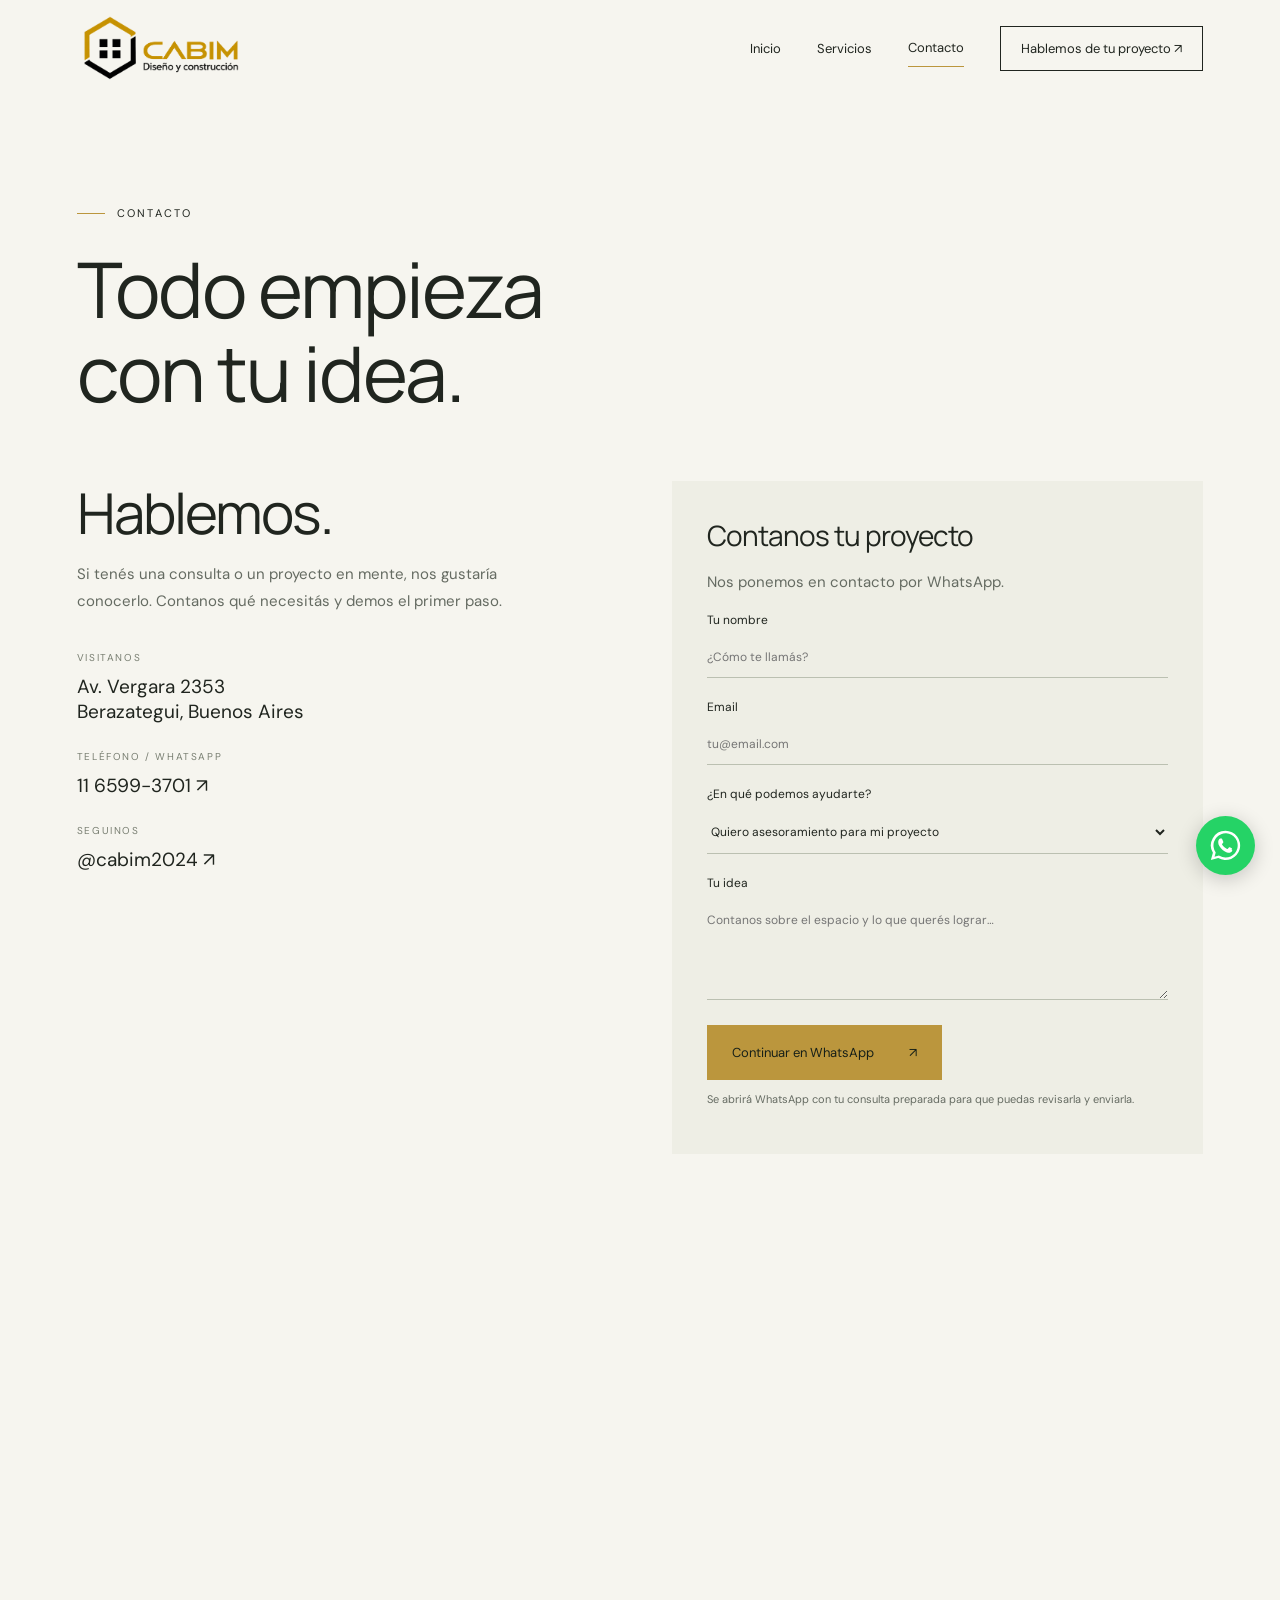
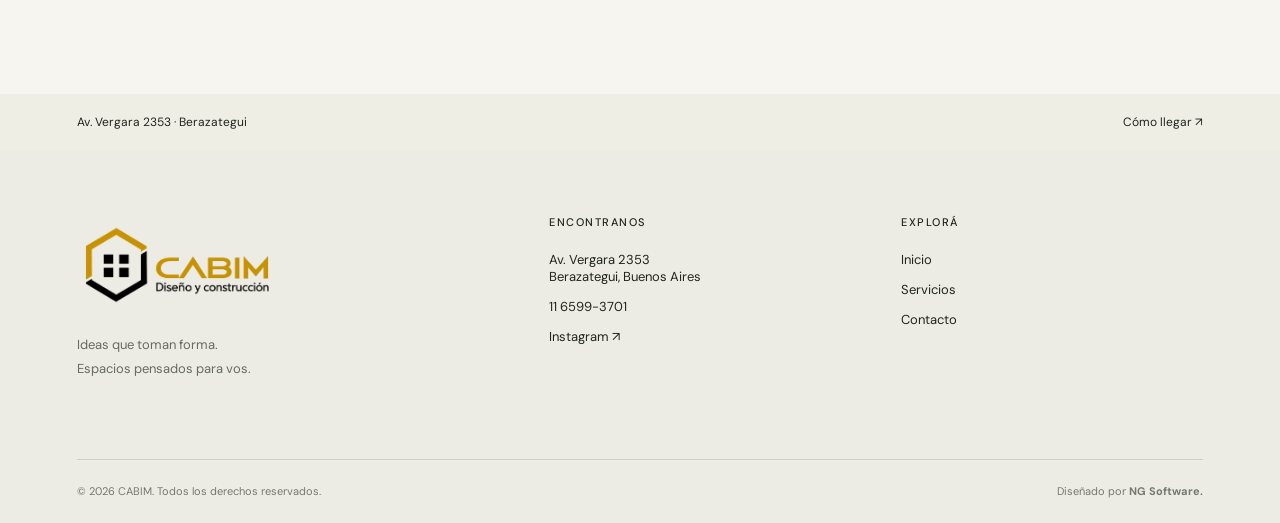
==== contacto.html @ 2b32a38e "Add files via upload" ====
<!doctype html><html lang="es-AR"><head><meta charset="utf-8"><meta name="viewport" content="width=device-width,initial-scale=1"><title>Contacto · CABIM</title><meta name="description" content="Contactá a CABIM. Av. Vergara 2353, Berazategui. WhatsApp 11 6599-3701. Contanos tu idea de diseño y construcción."><link rel="stylesheet" href="style.css"><script defer src="app.js"></script></head><body><div id="header"></div><main><section class="wrap page-head"><div class="eyebrow">Contacto</div><h1>Todo empieza<br>con tu idea.</h1></section><section class="wrap contact-grid"><div><h2>Hablemos.</h2><p>Si tenés una consulta o un proyecto en mente, nos gustaría conocerlo. Contanos qué necesitás y demos el primer paso.</p><div class="contact-data"><small>Visitanos</small><address>Av. Vergara 2353<br>Berazategui, Buenos Aires</address><small>Teléfono / WhatsApp</small><a href="https://wa.me/5491165993701" target="_blank" rel="noopener">11 6599-3701 ↗</a><small>Seguinos</small><a href="https://www.instagram.com/cabim2024/" target="_blank" rel="noopener">@cabim2024 ↗</a></div></div><form><h3>Contanos tu proyecto</h3><p>Nos ponemos en contacto por WhatsApp.</p><label>Tu nombre<input name="nombre" autocomplete="name" placeholder="¿Cómo te llamás?" required maxlength="100"></label><label>Email<input name="email" type="email" autocomplete="email" placeholder="tu@email.com" required></label><label>¿En qué podemos ayudarte?<select name="servicio"><option>Quiero asesoramiento para mi proyecto</option><option>Diseño esquemático</option><option>Inicio del proyecto</option><option>Desarrollo del diseño</option></select></label><label>Tu idea<textarea name="mensaje" placeholder="Contanos sobre el espacio y lo que querés lograr…" required maxlength="3000"></textarea></label><button class="button" type="submit">Continuar en WhatsApp <span>↗</span></button><p class="form-note">Se abrirá WhatsApp con tu consulta preparada para que puedas revisarla y enviarla.</p></form></section><iframe class="map" title="Ubicación de CABIM: Av. Vergara 2353, Berazategui" src="https://maps.google.com/maps?q=Av.%20Vergara%202353%2C%20Berazategui%2C%20Buenos%20Aires&z=16&output=embed" loading="lazy" referrerpolicy="no-referrer-when-downgrade" allowfullscreen></iframe><div class="map-caption"><span>Av. Vergara 2353 · Berazategui</span><a href="https://www.google.com/maps/search/?api=1&query=Av.+Vergara+2353+Berazategui" target="_blank" rel="noopener">Cómo llegar ↗</a></div></main><div id="footer"></div></body></html>
---- style.css ----
@import url('https://fonts.googleapis.com/css2?family=DM+Sans:wght@400;500;600;700&family=Manrope:wght@300;400;500;600;700&display=swap');
:root{--ink:#20251f;--paper:#f6f5ef;--gold:#bb963d;--line:#d9dbd0}*{box-sizing:border-box}html{scroll-behavior:smooth}body{margin:0;background:var(--paper);color:var(--ink);font-family:'DM Sans',sans-serif}a{color:inherit;text-decoration:none}button,input,textarea,select{font:inherit}header{height:96px;display:flex;align-items:center;justify-content:space-between;padding:0 6%;background:var(--paper);position:relative;z-index:10}.brand img{width:168px;display:block}nav{display:flex;align-items:center;gap:36px;font-size:13px}nav a{padding:10px 0}nav a.active{border-bottom:1px solid var(--gold)}.nav-cta{border:1px solid var(--ink);padding:13px 20px!important}.menu{display:none}.hero{height:calc(100svh - 96px);min-height:570px;max-height:1000px;position:relative;background:#303b34 url('assets/hero.png') center/cover;display:grid;place-items:center}.hero:before{content:'';position:absolute;inset:0;background:linear-gradient(180deg,#10181235,#10181265)}.hero-logo{position:relative;width:min(560px,74%);filter:drop-shadow(0 5px 25px #0008)}.hero-bottom{position:absolute;bottom:36px;left:6%;right:6%;display:flex;justify-content:space-between;color:#fff;font-size:11px;letter-spacing:2px;text-transform:uppercase}.hero-bottom a{border-bottom:1px solid #ffffff80;padding-bottom:8px}.wrap{max-width:1380px;margin:auto;padding:110px 6%}.eyebrow{font-size:11px;letter-spacing:2.2px;text-transform:uppercase;display:flex;align-items:center;gap:12px;margin:0 0 27px}.eyebrow:before{content:'';width:28px;height:1px;background:var(--gold)}h1,h2,h3{font-family:Manrope,sans-serif;font-weight:400;margin:0;letter-spacing:-2px}h1{font-size:clamp(45px,6vw,85px);line-height:1.1}h2{font-size:clamp(37px,4.4vw,61px);line-height:1.15}h3{font-size:28px;letter-spacing:-1px}p{font-size:15px;line-height:1.85;color:#656b62}.intro{display:grid;grid-template-columns:1.2fr 1fr;gap:12%}.intro p{margin-top:55px}.text-link{display:inline-flex;gap:45px;align-items:center;font-size:13px;border-bottom:1px solid var(--ink);padding:14px 0}.section-top{display:flex;align-items:end;justify-content:space-between;gap:30px;margin-bottom:48px}.services-preview{padding-top:0}.cards{display:grid;grid-template-columns:repeat(3,1fr);gap:24px}.card img{width:100%;height:320px;object-fit:cover}.card:nth-child(2) img{object-position:25% center}.card:nth-child(3) img{object-position:80% center}.card .number{font-size:11px;color:#8c916f;display:block;margin:25px 0 14px}.card h3{font-size:24px}.card p{font-size:14px}.parallax{min-height:570px;background:linear-gradient(#14221c45,#14221c65),url('assets/interior.png') center/cover fixed;display:flex;align-items:center;justify-content:center;text-align:center;padding:70px 7%;color:#fff}.parallax h2{max-width:800px;font-size:clamp(40px,5.3vw,76px)}.parallax .eyebrow{justify-content:center}.process{display:grid;grid-template-columns:1fr 1.2fr;gap:12%}.steps article{border-top:1px solid var(--line);padding:27px 0;display:grid;grid-template-columns:45px 1fr}.steps span{font-size:12px;color:var(--gold);padding-top:6px}.steps h3{font-size:23px}.steps p{margin-bottom:0;font-size:14px}.cta{background:#26372d;color:#f7f6ed}.cta .wrap{display:flex;align-items:center;justify-content:space-between;gap:35px}.button{display:inline-flex;align-items:center;justify-content:center;gap:35px;background:var(--gold);color:#172018;padding:19px 25px;border:0;cursor:pointer;font-size:13px;white-space:nowrap}.button:hover{background:#d3b164}.footer{padding:65px 6% 25px;background:#edece4}.footer-top{display:grid;grid-template-columns:1.4fr 1fr 1fr;gap:50px;margin-bottom:65px}.footer img{width:200px}.footer p,.footer a{font-size:13px}.footer h4{font-weight:500;font-size:11px;letter-spacing:1.5px;text-transform:uppercase;margin:0 0 22px}.footer-links{display:flex;flex-direction:column;gap:13px}.footer-bottom{border-top:1px solid #cdd0c4;padding-top:24px;display:flex;justify-content:space-between;font-size:11px;color:#74796e}.whatsapp{position:fixed;right:25px;bottom:25px;z-index:50;background:#25d366;color:#fff;width:59px;height:59px;border-radius:50%;display:grid;place-items:center;box-shadow:0 4px 20px #0003}.whatsapp svg{width:31px;height:31px}.page-head{padding-bottom:65px}.page-head p{max-width:540px;margin-top:30px}.service-list{padding-top:0}.service-row{display:grid;grid-template-columns:1fr 1fr;gap:8%;align-items:center;padding:60px 0;border-top:1px solid var(--line)}.service-row:nth-child(even) .service-image{order:2}.service-image{width:100%;height:440px;object-fit:cover}.service-copy h2{font-size:43px}.service-copy ul{padding:0;list-style:none;margin:25px 0}.service-copy li{font-size:14px;padding:13px 0;border-bottom:1px solid var(--line)}.note{font-size:11px;color:#828779;margin-top:25px}.contact-grid{display:grid;grid-template-columns:1fr 1.1fr;gap:10%;padding-top:0}.contact-data{margin:35px 0}.contact-data small{display:block;font-size:10px;text-transform:uppercase;letter-spacing:1.6px;color:#797f72;margin-top:26px}.contact-data a,.contact-data address{font-style:normal;display:block;font-size:19px;margin-top:10px}form{padding:35px;background:#eeeee5}label{display:block;font-size:12px;margin-bottom:21px}input,textarea,select{width:100%;margin-top:9px;background:transparent;border:0;border-bottom:1px solid #bbc0b1;border-radius:0;padding:12px 0;color:var(--ink)}textarea{min-height:100px;resize:vertical}input:focus,textarea:focus,select:focus{outline:2px solid var(--gold);outline-offset:4px}.map{height:430px;width:100%;display:block;border:0;filter:saturate(.6)}.map-caption{padding:20px 6%;display:flex;justify-content:space-between;font-size:12px;background:#eeeee5}.form-note{font-size:11px;line-height:1.6}.mobile-only{display:none}a:focus-visible,button:focus-visible{outline:2px solid var(--gold);outline-offset:5px}@media(max-width:760px){header{height:80px}.brand img{width:140px}.menu{display:block;background:none;border:1px solid #bfc5b8;padding:8px 12px}nav{display:none;position:absolute;top:80px;left:0;right:0;background:var(--paper);padding:25px 6%;flex-direction:column;align-items:stretch;gap:15px}nav.open{display:flex}.hero{height:calc(90svh - 80px);min-height:480px}.hero-logo{width:86%}.hero-bottom{font-size:9px;letter-spacing:1px}.wrap{padding:75px 6%}.intro,.process,.contact-grid{grid-template-columns:1fr;gap:35px}.intro p{margin-top:0}.section-top{display:block}.section-top>a{margin-top:20px}.cards{grid-template-columns:1fr;gap:40px}.card img{height:350px}.services-preview{padding-top:0}.parallax{min-height:450px;background-attachment:scroll}.cta .wrap{display:block}.cta .button{margin-top:30px}.footer-top{grid-template-columns:1fr 1fr;gap:35px}.footer-top>div:first-child{grid-column:1/-1}.footer-bottom{gap:20px;line-height:1.6;padding-right:45px}.service-row{grid-template-columns:1fr;gap:35px;padding:40px 0}.service-row:nth-child(even) .service-image{order:0}.service-image{height:330px}.service-list{padding-top:0}.contact-grid{padding-top:0}.contact-grid form{padding:25px}.map{height:350px}.map-caption{gap:20px}.whatsapp{right:18px;bottom:18px;width:54px;height:54px}}@media(prefers-reduced-motion:reduce){html{scroll-behavior:auto}.parallax{background-attachment:scroll}}
.hero-logo{filter:brightness(0) invert(1) drop-shadow(0 4px 20px #0005);width:min(680px,80%)}
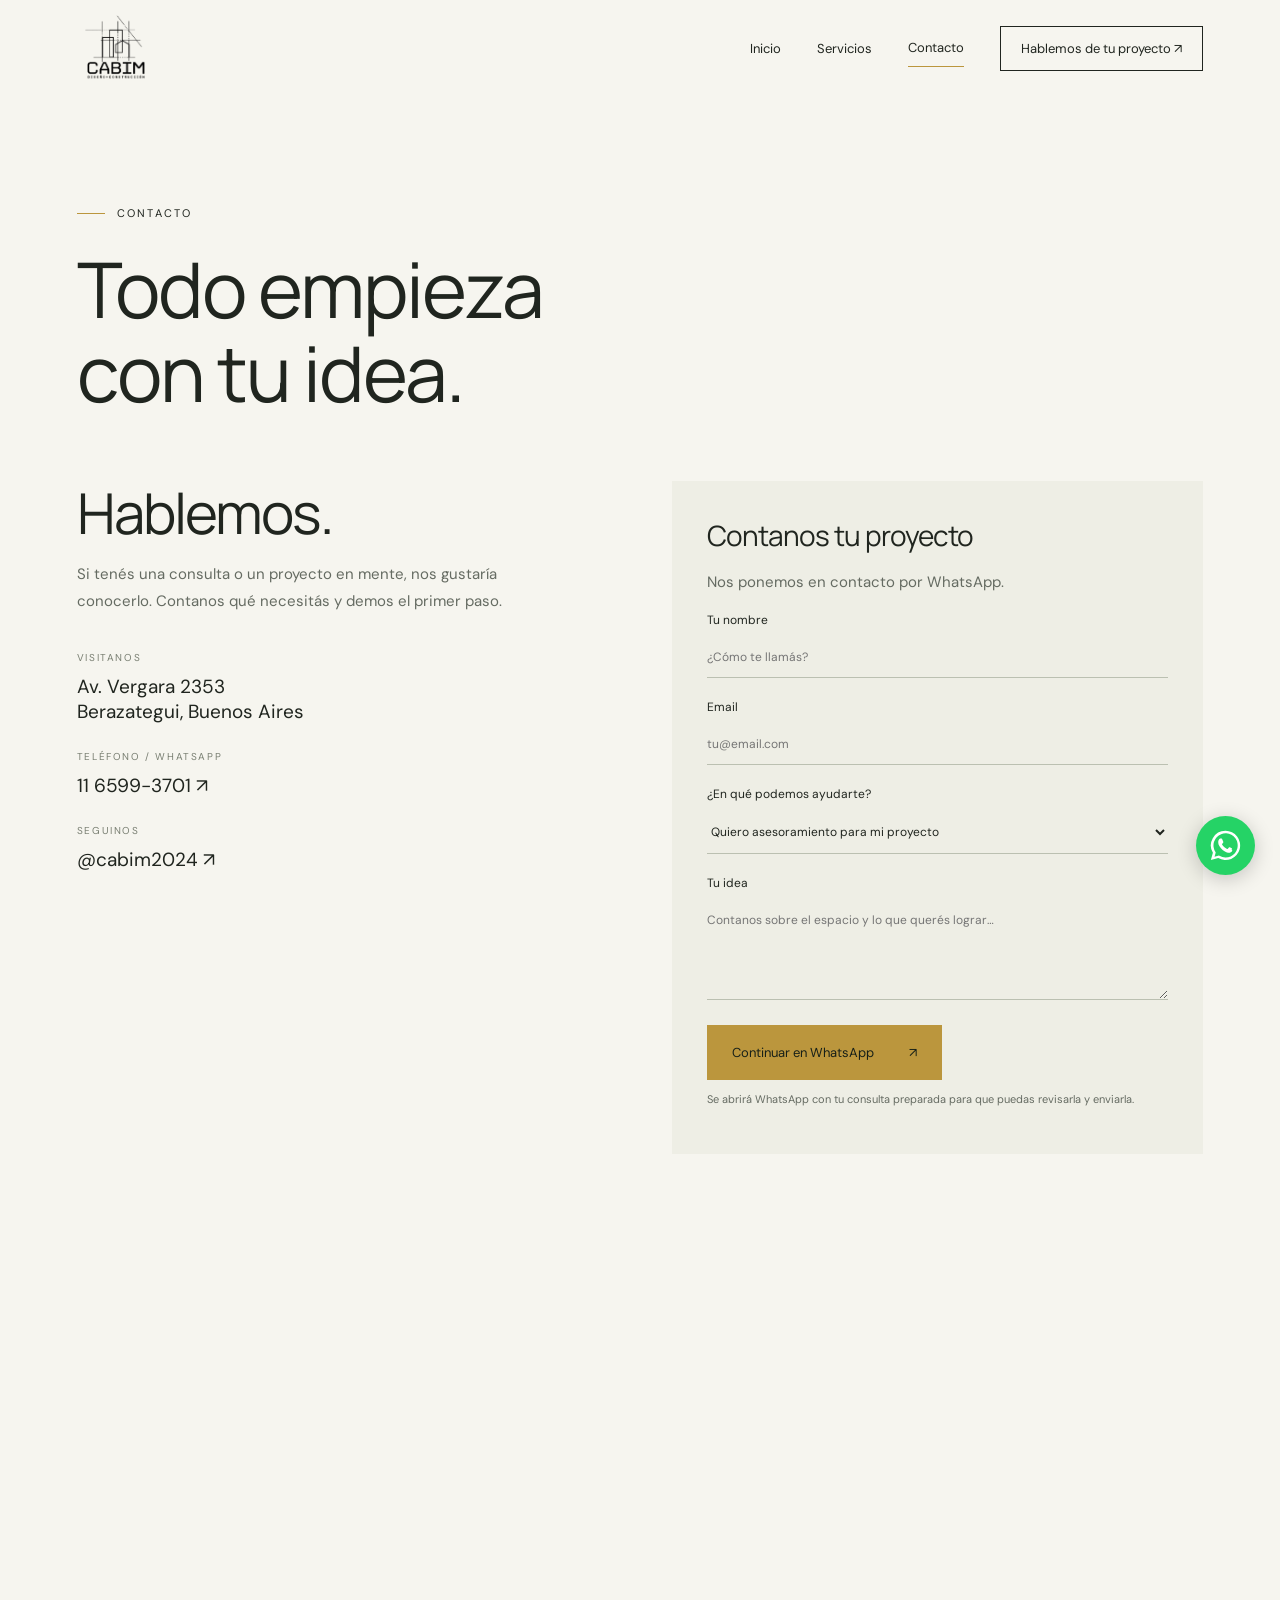
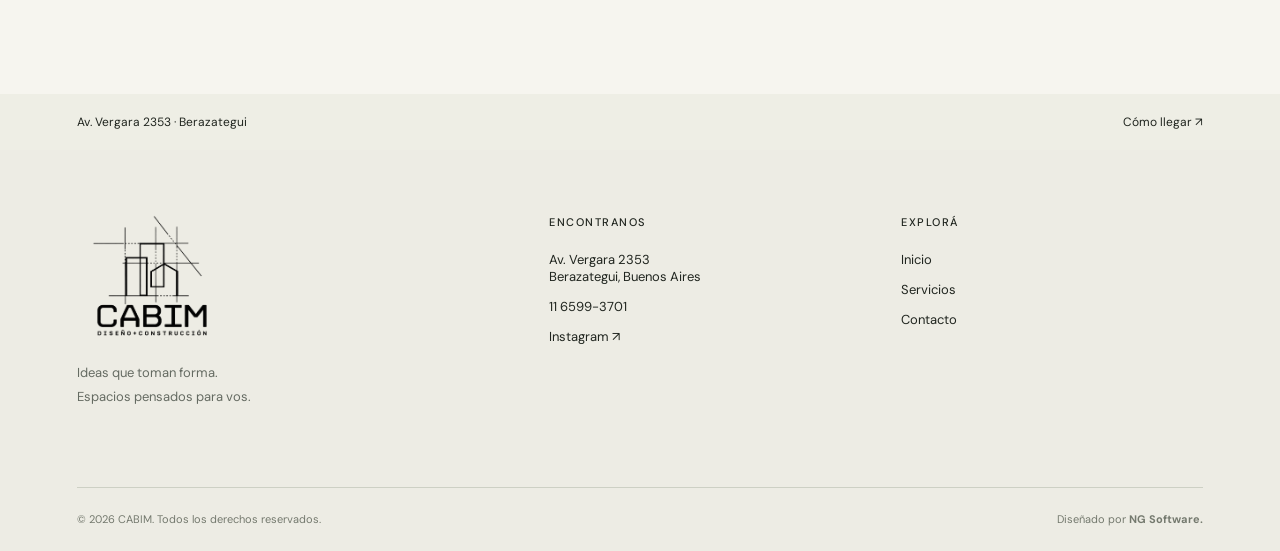
==== commit 06d800a0: "Add files via upload" ====
--- a/contacto.html
+++ b/contacto.html
@@ -1 +1,2 @@
-<!doctype html><html lang="es-AR"><head><meta charset="utf-8"><meta name="viewport" content="width=device-width,initial-scale=1"><title>Contacto · CABIM</title><meta name="description" content="Contactá a CABIM. Av. Vergara 2353, Berazategui. WhatsApp 11 6599-3701. Contanos tu idea de diseño y construcción."><link rel="stylesheet" href="style.css"><script defer src="app.js"></script></head><body><div id="header"></div><main><section class="wrap page-head"><div class="eyebrow">Contacto</div><h1>Todo empieza<br>con tu idea.</h1></section><section class="wrap contact-grid"><div><h2>Hablemos.</h2><p>Si tenés una consulta o un proyecto en mente, nos gustaría conocerlo. Contanos qué necesitás y demos el primer paso.</p><div class="contact-data"><small>Visitanos</small><address>Av. Vergara 2353<br>Berazategui, Buenos Aires</address><small>Teléfono / WhatsApp</small><a href="https://wa.me/5491165993701" target="_blank" rel="noopener">11 6599-3701 ↗</a><small>Seguinos</small><a href="https://www.instagram.com/cabim2024/" target="_blank" rel="noopener">@cabim2024 ↗</a></div></div><form><h3>Contanos tu proyecto</h3><p>Nos ponemos en contacto por WhatsApp.</p><label>Tu nombre<input name="nombre" autocomplete="name" placeholder="¿Cómo te llamás?" required maxlength="100"></label><label>Email<input name="email" type="email" autocomplete="email" placeholder="tu@email.com" required></label><label>¿En qué podemos ayudarte?<select name="servicio"><option>Quiero asesoramiento para mi proyecto</option><option>Diseño esquemático</option><option>Inicio del proyecto</option><option>Desarrollo del diseño</option></select></label><label>Tu idea<textarea name="mensaje" placeholder="Contanos sobre el espacio y lo que querés lograr…" required maxlength="3000"></textarea></label><button class="button" type="submit">Continuar en WhatsApp <span>↗</span></button><p class="form-note">Se abrirá WhatsApp con tu consulta preparada para que puedas revisarla y enviarla.</p></form></section><iframe class="map" title="Ubicación de CABIM: Av. Vergara 2353, Berazategui" src="https://maps.google.com/maps?q=Av.%20Vergara%202353%2C%20Berazategui%2C%20Buenos%20Aires&z=16&output=embed" loading="lazy" referrerpolicy="no-referrer-when-downgrade" allowfullscreen></iframe><div class="map-caption"><span>Av. Vergara 2353 · Berazategui</span><a href="https://www.google.com/maps/search/?api=1&query=Av.+Vergara+2353+Berazategui" target="_blank" rel="noopener">Cómo llegar ↗</a></div></main><div id="footer"></div></body></html>
+<!doctype html><html lang="es-AR"><head><meta charset="utf-8"><meta name="viewport" content="width=device-width,initial-scale=1"><title>Contacto · CABIM</title><link rel="icon" type="image/png" href="assets/logo.png?v=17383c8bc7"><meta name="description" content="Contactá a CABIM. Av. Vergara 2353, Berazategui. WhatsApp 11 6599-3701. Contanos tu idea de diseño y construcción."><link rel="stylesheet" href="style.css?v=3"><script defer src="app.js?v=3"></script></head><body><div id="header"></div><main><section class="wrap page-head"><div class="eyebrow">Contacto</div><h1>Todo empieza<br>con tu idea.</h1></section><section class="wrap contact-grid"><div><h2>Hablemos.</h2><p>Si tenés una consulta o un proyecto en mente, nos gustaría conocerlo. Contanos qué necesitás y demos el primer paso.</p><div class="contact-data"><small>Visitanos</small><address>Av. Vergara 2353<br>Berazategui, Buenos Aires</address><small>Teléfono / WhatsApp</small><a href="https://wa.me/5491165993701" target="_blank" rel="noopener">11 6599-3701 ↗</a><small>Seguinos</small><a href="https://www.instagram.com/cabim2024/" target="_blank" rel="noopener">@cabim2024 ↗</a></div></div><form id="contact-form"><h3>Contanos tu proyecto</h3><p>Nos ponemos en contacto por WhatsApp.</p><label>Tu nombre<input name="nombre" autocomplete="name" placeholder="¿Cómo te llamás?" required maxlength="100"></label><label>Email<input name="email" type="email" autocomplete="email" placeholder="tu@email.com" required></label><label>¿En qué podemos ayudarte?<select name="servicio"><option>Quiero asesoramiento para mi proyecto</option><option>Diseño esquemático</option><option>Inicio del proyecto</option><option>Desarrollo del diseño</option></select></label><label>Tu idea<textarea name="mensaje" placeholder="Contanos sobre el espacio y lo que querés lograr…" required maxlength="3000"></textarea></label><button class="button" type="submit">Continuar en WhatsApp <span>↗</span></button><p class="form-note">Se abrirá WhatsApp con tu consulta preparada para que puedas revisarla y enviarla.</p></form></section><iframe class="map" title="Ubicación de CABIM: Av. Vergara 2353, Berazategui" src="https://maps.google.com/maps?q=Av.%20Vergara%202353%2C%20Berazategui%2C%20Buenos%20Aires&z=16&output=embed" loading="lazy" referrerpolicy="no-referrer-when-downgrade" allowfullscreen></iframe><div class="map-caption"><span>Av. Vergara 2353 · Berazategui</span><a href="https://www.google.com/maps/search/?api=1&query=Av.+Vergara+2353+Berazategui" target="_blank" rel="noopener">Cómo llegar ↗</a></div></main><div id="footer"></div></body></html>+
--- a/style.css
+++ b/style.css
@@ -1,3 +1,25 @@
-@import url('https://fonts.googleapis.com/css2?family=DM+Sans:wght@400;500;600;700&family=Manrope:wght@300;400;500;600;700&display=swap');
-:root{--ink:#20251f;--paper:#f6f5ef;--gold:#bb963d;--line:#d9dbd0}*{box-sizing:border-box}html{scroll-behavior:smooth}body{margin:0;background:var(--paper);color:var(--ink);font-family:'DM Sans',sans-serif}a{color:inherit;text-decoration:none}button,input,textarea,select{font:inherit}header{height:96px;display:flex;align-items:center;justify-content:space-between;padding:0 6%;background:var(--paper);position:relative;z-index:10}.brand img{width:168px;display:block}nav{display:flex;align-items:center;gap:36px;font-size:13px}nav a{padding:10px 0}nav a.active{border-bottom:1px solid var(--gold)}.nav-cta{border:1px solid var(--ink);padding:13px 20px!important}.menu{display:none}.hero{height:calc(100svh - 96px);min-height:570px;max-height:1000px;position:relative;background:#303b34 url('assets/hero.png') center/cover;display:grid;place-items:center}.hero:before{content:'';position:absolute;inset:0;background:linear-gradient(180deg,#10181235,#10181265)}.hero-logo{position:relative;width:min(560px,74%);filter:drop-shadow(0 5px 25px #0008)}.hero-bottom{position:absolute;bottom:36px;left:6%;right:6%;display:flex;justify-content:space-between;color:#fff;font-size:11px;letter-spacing:2px;text-transform:uppercase}.hero-bottom a{border-bottom:1px solid #ffffff80;padding-bottom:8px}.wrap{max-width:1380px;margin:auto;padding:110px 6%}.eyebrow{font-size:11px;letter-spacing:2.2px;text-transform:uppercase;display:flex;align-items:center;gap:12px;margin:0 0 27px}.eyebrow:before{content:'';width:28px;height:1px;background:var(--gold)}h1,h2,h3{font-family:Manrope,sans-serif;font-weight:400;margin:0;letter-spacing:-2px}h1{font-size:clamp(45px,6vw,85px);line-height:1.1}h2{font-size:clamp(37px,4.4vw,61px);line-height:1.15}h3{font-size:28px;letter-spacing:-1px}p{font-size:15px;line-height:1.85;color:#656b62}.intro{display:grid;grid-template-columns:1.2fr 1fr;gap:12%}.intro p{margin-top:55px}.text-link{display:inline-flex;gap:45px;align-items:center;font-size:13px;border-bottom:1px solid var(--ink);padding:14px 0}.section-top{display:flex;align-items:end;justify-content:space-between;gap:30px;margin-bottom:48px}.services-preview{padding-top:0}.cards{display:grid;grid-template-columns:repeat(3,1fr);gap:24px}.card img{width:100%;height:320px;object-fit:cover}.card:nth-child(2) img{object-position:25% center}.card:nth-child(3) img{object-position:80% center}.card .number{font-size:11px;color:#8c916f;display:block;margin:25px 0 14px}.card h3{font-size:24px}.card p{font-size:14px}.parallax{min-height:570px;background:linear-gradient(#14221c45,#14221c65),url('assets/interior.png') center/cover fixed;display:flex;align-items:center;justify-content:center;text-align:center;padding:70px 7%;color:#fff}.parallax h2{max-width:800px;font-size:clamp(40px,5.3vw,76px)}.parallax .eyebrow{justify-content:center}.process{display:grid;grid-template-columns:1fr 1.2fr;gap:12%}.steps article{border-top:1px solid var(--line);padding:27px 0;display:grid;grid-template-columns:45px 1fr}.steps span{font-size:12px;color:var(--gold);padding-top:6px}.steps h3{font-size:23px}.steps p{margin-bottom:0;font-size:14px}.cta{background:#26372d;color:#f7f6ed}.cta .wrap{display:flex;align-items:center;justify-content:space-between;gap:35px}.button{display:inline-flex;align-items:center;justify-content:center;gap:35px;background:var(--gold);color:#172018;padding:19px 25px;border:0;cursor:pointer;font-size:13px;white-space:nowrap}.button:hover{background:#d3b164}.footer{padding:65px 6% 25px;background:#edece4}.footer-top{display:grid;grid-template-columns:1.4fr 1fr 1fr;gap:50px;margin-bottom:65px}.footer img{width:200px}.footer p,.footer a{font-size:13px}.footer h4{font-weight:500;font-size:11px;letter-spacing:1.5px;text-transform:uppercase;margin:0 0 22px}.footer-links{display:flex;flex-direction:column;gap:13px}.footer-bottom{border-top:1px solid #cdd0c4;padding-top:24px;display:flex;justify-content:space-between;font-size:11px;color:#74796e}.whatsapp{position:fixed;right:25px;bottom:25px;z-index:50;background:#25d366;color:#fff;width:59px;height:59px;border-radius:50%;display:grid;place-items:center;box-shadow:0 4px 20px #0003}.whatsapp svg{width:31px;height:31px}.page-head{padding-bottom:65px}.page-head p{max-width:540px;margin-top:30px}.service-list{padding-top:0}.service-row{display:grid;grid-template-columns:1fr 1fr;gap:8%;align-items:center;padding:60px 0;border-top:1px solid var(--line)}.service-row:nth-child(even) .service-image{order:2}.service-image{width:100%;height:440px;object-fit:cover}.service-copy h2{font-size:43px}.service-copy ul{padding:0;list-style:none;margin:25px 0}.service-copy li{font-size:14px;padding:13px 0;border-bottom:1px solid var(--line)}.note{font-size:11px;color:#828779;margin-top:25px}.contact-grid{display:grid;grid-template-columns:1fr 1.1fr;gap:10%;padding-top:0}.contact-data{margin:35px 0}.contact-data small{display:block;font-size:10px;text-transform:uppercase;letter-spacing:1.6px;color:#797f72;margin-top:26px}.contact-data a,.contact-data address{font-style:normal;display:block;font-size:19px;margin-top:10px}form{padding:35px;background:#eeeee5}label{display:block;font-size:12px;margin-bottom:21px}input,textarea,select{width:100%;margin-top:9px;background:transparent;border:0;border-bottom:1px solid #bbc0b1;border-radius:0;padding:12px 0;color:var(--ink)}textarea{min-height:100px;resize:vertical}input:focus,textarea:focus,select:focus{outline:2px solid var(--gold);outline-offset:4px}.map{height:430px;width:100%;display:block;border:0;filter:saturate(.6)}.map-caption{padding:20px 6%;display:flex;justify-content:space-between;font-size:12px;background:#eeeee5}.form-note{font-size:11px;line-height:1.6}.mobile-only{display:none}a:focus-visible,button:focus-visible{outline:2px solid var(--gold);outline-offset:5px}@media(max-width:760px){header{height:80px}.brand img{width:140px}.menu{display:block;background:none;border:1px solid #bfc5b8;padding:8px 12px}nav{display:none;position:absolute;top:80px;left:0;right:0;background:var(--paper);padding:25px 6%;flex-direction:column;align-items:stretch;gap:15px}nav.open{display:flex}.hero{height:calc(90svh - 80px);min-height:480px}.hero-logo{width:86%}.hero-bottom{font-size:9px;letter-spacing:1px}.wrap{padding:75px 6%}.intro,.process,.contact-grid{grid-template-columns:1fr;gap:35px}.intro p{margin-top:0}.section-top{display:block}.section-top>a{margin-top:20px}.cards{grid-template-columns:1fr;gap:40px}.card img{height:350px}.services-preview{padding-top:0}.parallax{min-height:450px;background-attachment:scroll}.cta .wrap{display:block}.cta .button{margin-top:30px}.footer-top{grid-template-columns:1fr 1fr;gap:35px}.footer-top>div:first-child{grid-column:1/-1}.footer-bottom{gap:20px;line-height:1.6;padding-right:45px}.service-row{grid-template-columns:1fr;gap:35px;padding:40px 0}.service-row:nth-child(even) .service-image{order:0}.service-image{height:330px}.service-list{padding-top:0}.contact-grid{padding-top:0}.contact-grid form{padding:25px}.map{height:350px}.map-caption{gap:20px}.whatsapp{right:18px;bottom:18px;width:54px;height:54px}}@media(prefers-reduced-motion:reduce){html{scroll-behavior:auto}.parallax{background-attachment:scroll}}
+@import url('https://fonts.googleapis.com/css2?family=DM+Sans:wght@400;500;600;700&family=Manrope:wght@300;400;500;600;700&display=swap');
+:root{--ink:#20251f;--paper:#f6f5ef;--gold:#bb963d;--line:#d9dbd0}*{box-sizing:border-box}html{scroll-behavior:smooth}body{margin:0;background:var(--paper);color:var(--ink);font-family:'DM Sans',sans-serif}a{color:inherit;text-decoration:none}button,input,textarea,select{font:inherit}header{height:96px;display:flex;align-items:center;justify-content:space-between;padding:0 6%;background:var(--paper);position:relative;z-index:10}.brand img{width:168px;display:block}nav{display:flex;align-items:center;gap:36px;font-size:13px}nav a{padding:10px 0}nav a.active{border-bottom:1px solid var(--gold)}.nav-cta{border:1px solid var(--ink);padding:13px 20px!important}.menu{display:none}.hero{height:calc(100svh - 96px);min-height:570px;max-height:1000px;position:relative;background:#303b34 url('assets/hero.png') center/cover;display:grid;place-items:center}.hero:before{content:'';position:absolute;inset:0;background:linear-gradient(180deg,#10181235,#10181265)}.hero-logo{position:relative;width:min(560px,74%);filter:drop-shadow(0 5px 25px #0008)}.hero-bottom{position:absolute;bottom:36px;left:6%;right:6%;display:flex;justify-content:space-between;color:#fff;font-size:11px;letter-spacing:2px;text-transform:uppercase}.hero-bottom a{border-bottom:1px solid #ffffff80;padding-bottom:8px}.wrap{max-width:1380px;margin:auto;padding:110px 6%}.eyebrow{font-size:11px;letter-spacing:2.2px;text-transform:uppercase;display:flex;align-items:center;gap:12px;margin:0 0 27px}.eyebrow:before{content:'';width:28px;height:1px;background:var(--gold)}h1,h2,h3{font-family:Manrope,sans-serif;font-weight:400;margin:0;letter-spacing:-2px}h1{font-size:clamp(45px,6vw,85px);line-height:1.1}h2{font-size:clamp(37px,4.4vw,61px);line-height:1.15}h3{font-size:28px;letter-spacing:-1px}p{font-size:15px;line-height:1.85;color:#656b62}.intro{display:grid;grid-template-columns:1.2fr 1fr;gap:12%}.intro p{margin-top:55px}.text-link{display:inline-flex;gap:45px;align-items:center;font-size:13px;border-bottom:1px solid var(--ink);padding:14px 0}.section-top{display:flex;align-items:end;justify-content:space-between;gap:30px;margin-bottom:48px}.services-preview{padding-top:0}.cards{display:grid;grid-template-columns:repeat(3,1fr);gap:24px}.card img{width:100%;height:320px;object-fit:cover}.card:nth-child(2) img{object-position:25% center}.card:nth-child(3) img{object-position:80% center}.card .number{font-size:11px;color:#8c916f;display:block;margin:25px 0 14px}.card h3{font-size:24px}.card p{font-size:14px}.parallax{min-height:570px;background:linear-gradient(#14221c45,#14221c65),url('assets/interior.png') center/cover fixed;display:flex;align-items:center;justify-content:center;text-align:center;padding:70px 7%;color:#fff}.parallax h2{max-width:800px;font-size:clamp(40px,5.3vw,76px)}.parallax .eyebrow{justify-content:center}.process{display:grid;grid-template-columns:1fr 1.2fr;gap:12%}.steps article{border-top:1px solid var(--line);padding:27px 0;display:grid;grid-template-columns:45px 1fr}.steps span{font-size:12px;color:var(--gold);padding-top:6px}.steps h3{font-size:23px}.steps p{margin-bottom:0;font-size:14px}.cta{background:#26372d;color:#f7f6ed}.cta .wrap{display:flex;align-items:center;justify-content:space-between;gap:35px}.button{display:inline-flex;align-items:center;justify-content:center;gap:35px;background:var(--gold);color:#172018;padding:19px 25px;border:0;cursor:pointer;font-size:13px;white-space:nowrap}.button:hover{background:#d3b164}.footer{padding:65px 6% 25px;background:#edece4}.footer-top{display:grid;grid-template-columns:1.4fr 1fr 1fr;gap:50px;margin-bottom:65px}.footer img{width:200px}.footer p,.footer a{font-size:13px}.footer h4{font-weight:500;font-size:11px;letter-spacing:1.5px;text-transform:uppercase;margin:0 0 22px}.footer-links{display:flex;flex-direction:column;gap:13px}.footer-bottom{border-top:1px solid #cdd0c4;padding-top:24px;display:flex;justify-content:space-between;font-size:11px;color:#74796e}.whatsapp{position:fixed;right:25px;bottom:25px;z-index:50;background:#25d366;color:#fff;width:59px;height:59px;border-radius:50%;display:grid;place-items:center;box-shadow:0 4px 20px #0003}.whatsapp svg{width:31px;height:31px}.page-head{padding-bottom:65px}.page-head p{max-width:540px;margin-top:30px}.service-list{padding-top:0}.service-row{display:grid;grid-template-columns:1fr 1fr;gap:8%;align-items:center;padding:60px 0;border-top:1px solid var(--line)}.service-row:nth-child(even) .service-image{order:2}.service-image{width:100%;height:440px;object-fit:cover}.service-copy h2{font-size:43px}.service-copy ul{padding:0;list-style:none;margin:25px 0}.service-copy li{font-size:14px;padding:13px 0;border-bottom:1px solid var(--line)}.note{font-size:11px;color:#828779;margin-top:25px}.contact-grid{display:grid;grid-template-columns:1fr 1.1fr;gap:10%;padding-top:0}.contact-data{margin:35px 0}.contact-data small{display:block;font-size:10px;text-transform:uppercase;letter-spacing:1.6px;color:#797f72;margin-top:26px}.contact-data a,.contact-data address{font-style:normal;display:block;font-size:19px;margin-top:10px}form{padding:35px;background:#eeeee5}label{display:block;font-size:12px;margin-bottom:21px}input,textarea,select{width:100%;margin-top:9px;background:transparent;border:0;border-bottom:1px solid #bbc0b1;border-radius:0;padding:12px 0;color:var(--ink)}textarea{min-height:100px;resize:vertical}input:focus,textarea:focus,select:focus{outline:2px solid var(--gold);outline-offset:4px}.map{height:430px;width:100%;display:block;border:0;filter:saturate(.6)}.map-caption{padding:20px 6%;display:flex;justify-content:space-between;font-size:12px;background:#eeeee5}.form-note{font-size:11px;line-height:1.6}.mobile-only{display:none}a:focus-visible,button:focus-visible{outline:2px solid var(--gold);outline-offset:5px}@media(max-width:760px){header{height:80px}.brand img{width:140px}.menu{display:block;background:none;border:1px solid #bfc5b8;padding:8px 12px}nav{display:none;position:absolute;top:80px;left:0;right:0;background:var(--paper);padding:25px 6%;flex-direction:column;align-items:stretch;gap:15px}nav.open{display:flex}.hero{height:calc(90svh - 80px);min-height:480px}.hero-logo{width:86%}.hero-bottom{font-size:9px;letter-spacing:1px}.wrap{padding:75px 6%}.intro,.process,.contact-grid{grid-template-columns:1fr;gap:35px}.intro p{margin-top:0}.section-top{display:block}.section-top>a{margin-top:20px}.cards{grid-template-columns:1fr;gap:40px}.card img{height:350px}.services-preview{padding-top:0}.parallax{min-height:450px;background-attachment:scroll}.cta .wrap{display:block}.cta .button{margin-top:30px}.footer-top{grid-template-columns:1fr 1fr;gap:35px}.footer-top>div:first-child{grid-column:1/-1}.footer-bottom{gap:20px;line-height:1.6;padding-right:45px}.service-row{grid-template-columns:1fr;gap:35px;padding:40px 0}.service-row:nth-child(even) .service-image{order:0}.service-image{height:330px}.service-list{padding-top:0}.contact-grid{padding-top:0}.contact-grid form{padding:25px}.map{height:350px}.map-caption{gap:20px}.whatsapp{right:18px;bottom:18px;width:54px;height:54px}}@media(prefers-reduced-motion:reduce){html{scroll-behavior:auto}.parallax{background-attachment:scroll}}
 .hero-logo{filter:brightness(0) invert(1) drop-shadow(0 4px 20px #0005);width:min(680px,80%)}
+
+@media (max-width: 760px) {
+  .hero-bottom { right: 85px; gap: 15px; align-items: end; }
+  .hero-bottom a { text-align: right; }
+  .history-section { text-align: center; }
+  .history-section > div > *, .history-section h2 { margin-inline: auto; }
+  .history-section .eyebrow { justify-content: center; }
+  .contact-grid > div, .page-head { text-align: center; }
+  .page-head .eyebrow { justify-content: center; }
+  .page-head p { margin-inline: auto; }
+  .contact-grid form { min-width: 0; }
+  input, textarea, select { font-size: 16px; }
+}
+
+/* Proporciones del logo vertical de CABIM. */
+.brand img { width: auto; height: 67px; }
+.hero-logo { width: min(420px, 70%, 62svh); height: auto; }
+.footer img { width: min(150px, 100%); height: auto; }
+@media (max-width: 760px) {
+  .brand img { height: 55px; }
+  .hero-logo { width: min(310px, 75%); }
+}
